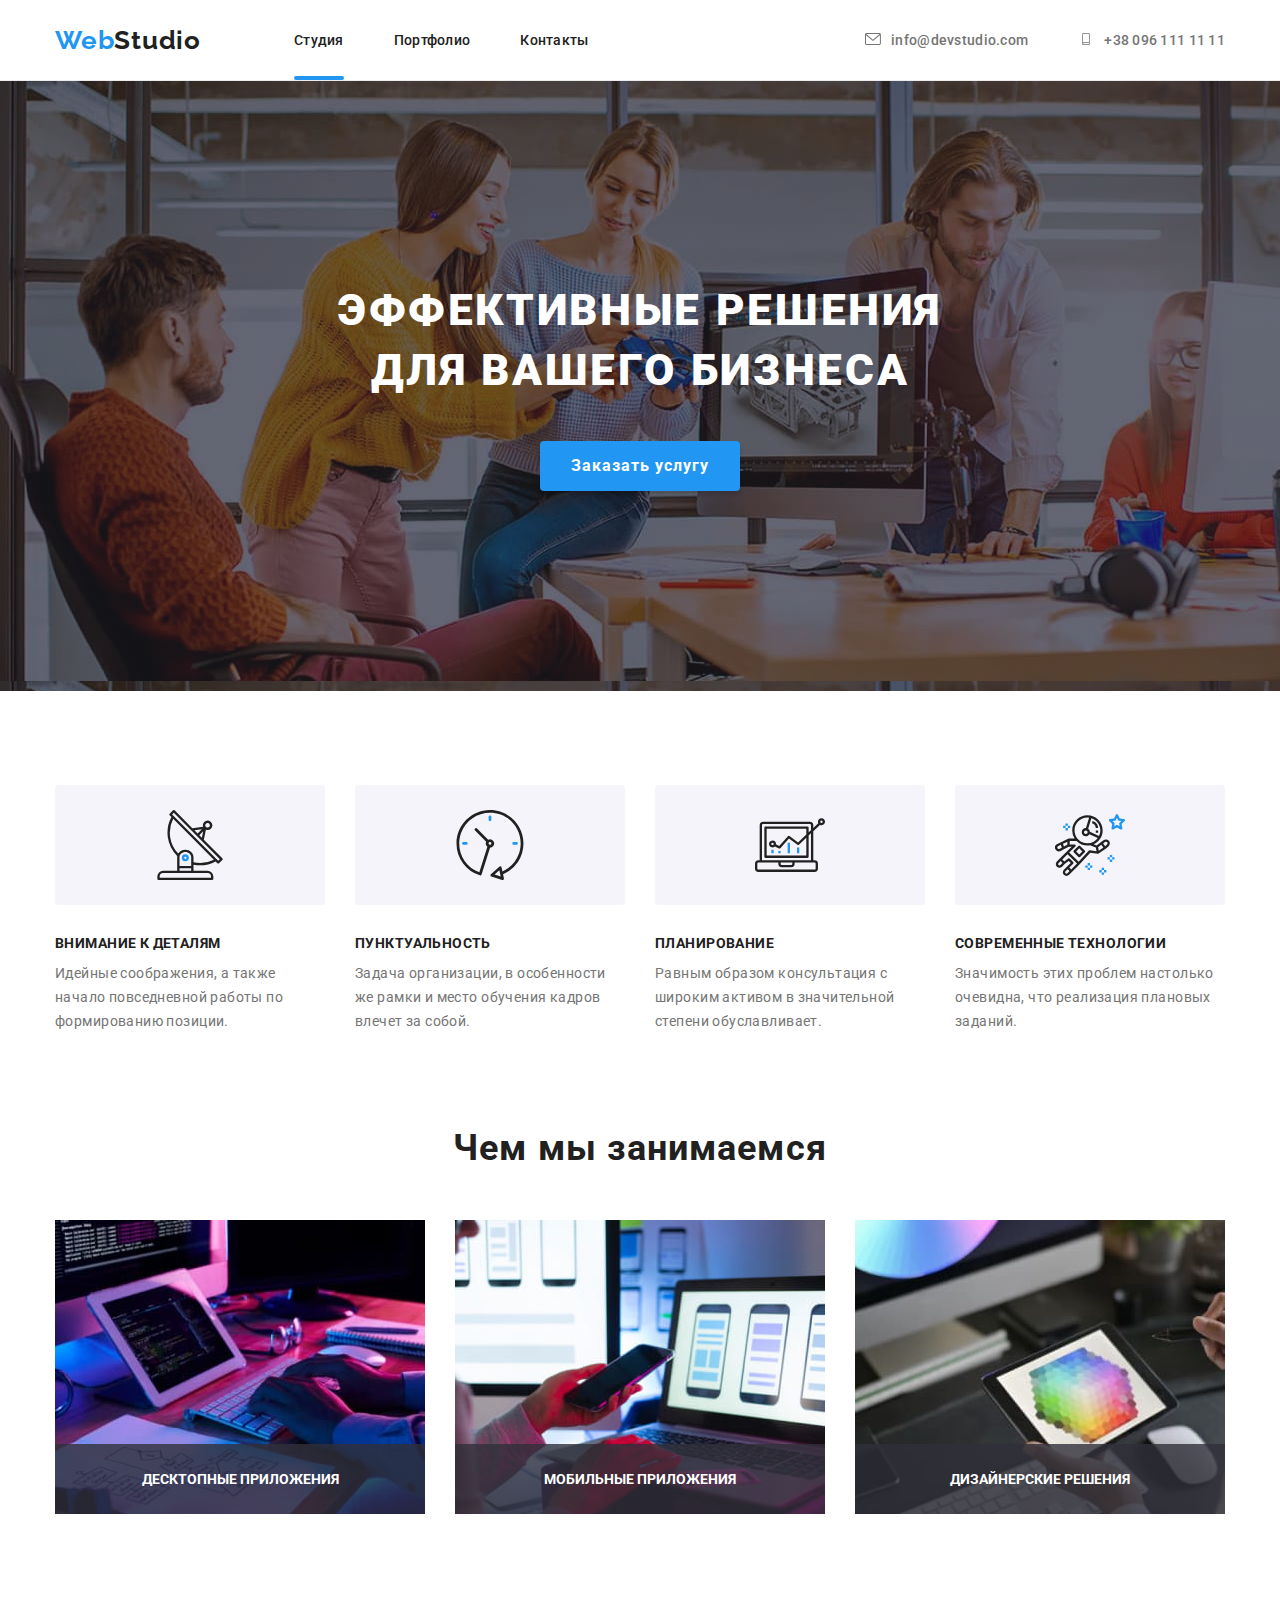
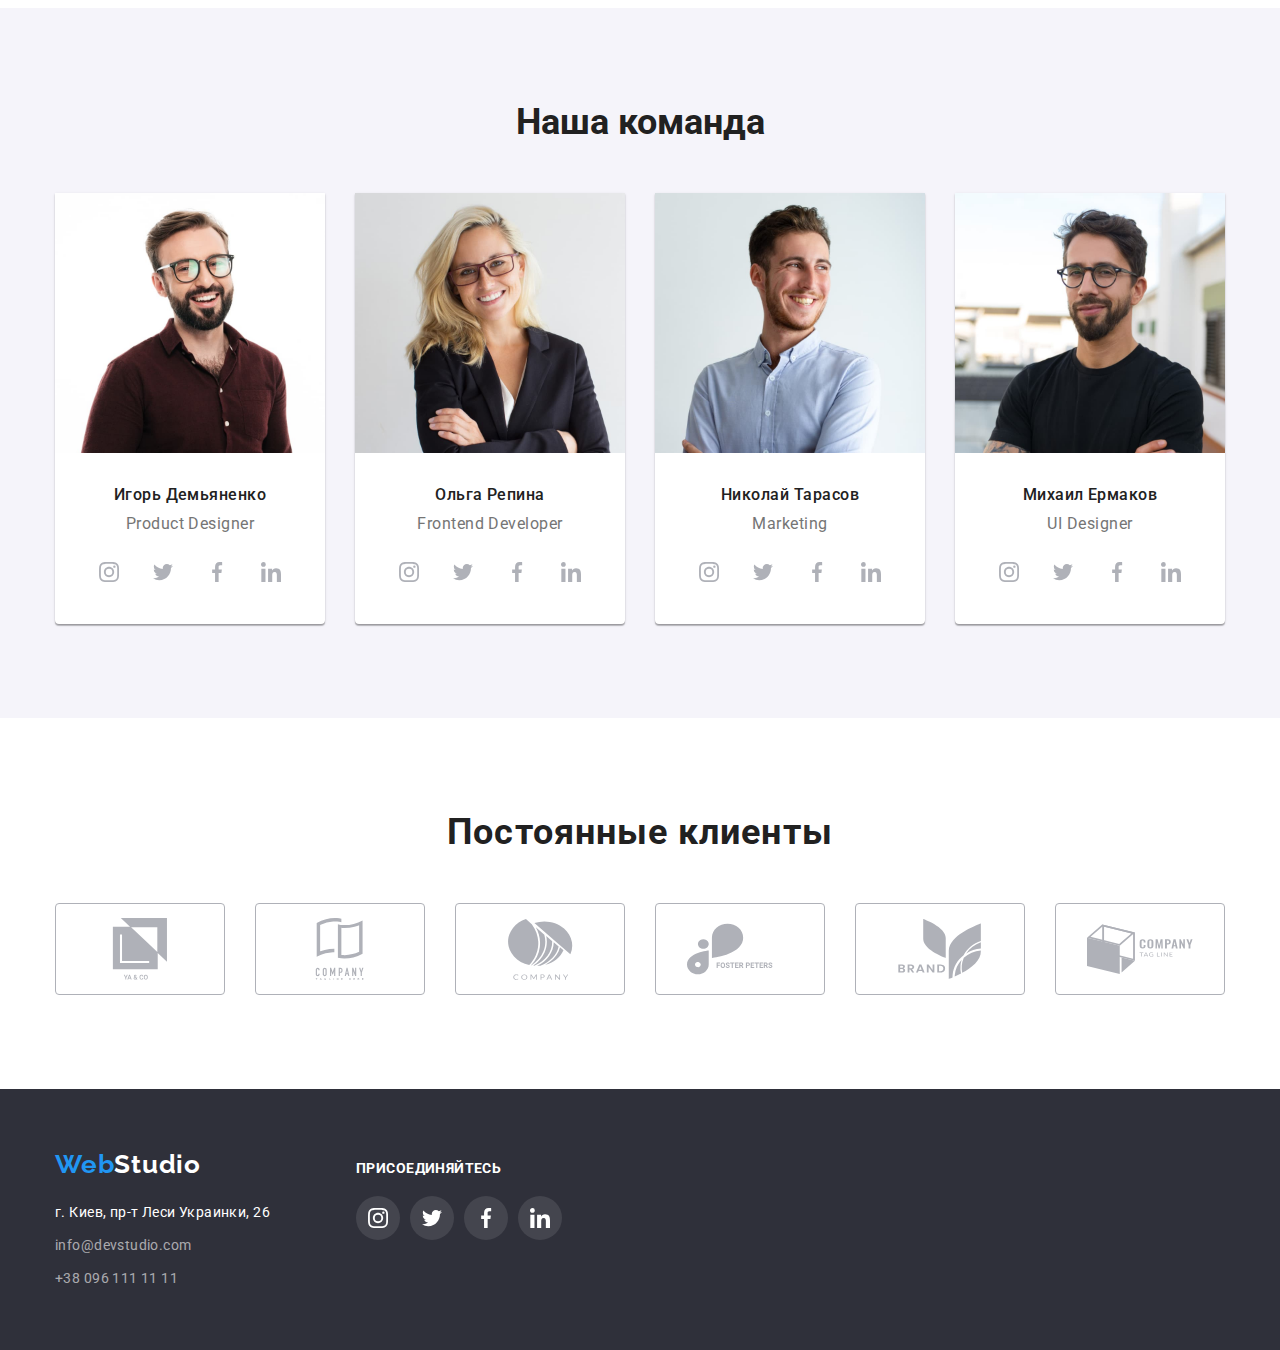
==== index.html @ e0307186 "Copy" ====
<!DOCTYPE html>
<html lang="ru">
<head>
    <meta charset="UTF-8">
    <meta http-equiv="X-UA-Compatible" content="IE=edge">
    <meta name="viewport" content="width=device-width, initial-scale=1.0">
    
    <title>Студия</title>
   
    <link rel="preconnect" href="https://fonts.googleapis.com"> 
    <link rel="preconnect" href="https://fonts.gstatic.com" crossorigin> 
    <link href="https://fonts.googleapis.com/css2?family=Raleway:wght@700&family=Roboto:wght@400;500;700;900&display=swap" rel="stylesheet">

    <link rel="stylesheet" href="https://cdnjs.cloudflare.com/ajax/libs/modern-normalize/1.1.0/modern-normalize.min.css">

     <link rel="stylesheet" href="./css/styles.css">

    </head>
<body>
    <!--Шапка-->
    <header class="header">

       
        <nav class="site-nav contanier">
             <a class="logo" href="./index.html"><span class="logo-word">Web</span>Studio</a>
         <ul class="menu">
             <li class="menu-item">
                <a class="menu-link current" href="./index.html">Студия</a>
            </li>
             <li class="menu-item">
                <a class="menu-link" href="./portfolio.html">Портфолио</a>
            </li>
             <li class="menu-item">
                <a class="menu-link" href="#">Контакты</a>
            </li>
         </ul>
          <div class="header-contacts">
              <a class="menu-contacts" href="mailto:info@devstudio.com">
                <svg class="header-icon" aria-label="Написать письмо">
                   <use href="./images/icons.svg#icon-mail"></use>
                </svg>info@devstudio.com</a>
              <a class="menu-contacts" href="tel:+380961111111"> 
                <svg class="header-icon" aria-label="Написать письмо">
                   <use href="./images/icons.svg#icon-phone"></use>
                </svg>+38 096 111 11 11</a>
        </div>
        </nav>
       
       
       

    </header>

    <!--Главный контент-->
    <main>
        <!--Кнопка-->
        <section class="button section hero"> 
           <div class="contanier">
             <h1 class="title-button">Эффективные решения <br> для вашего бизнеса</h1>
            <button data-modal-open type="button" class="button-main">Заказать услугу</button>
           </div>
           <!--Модальное окно-->
           <div data-modal class="backdrop is-hidden">
            <div class="modal">
                <button data-modal-close type="button" class="btn-modal">
                    <svg class="icon-modal">
                    <use href="./images/icons.svg#icon-close-black-18dp-2-1"></use>
                </svg>
                </button>
            </div>
           </div>

        </section>  
        <!--Преимущества-->
        <section class="section">
            
            <div class=" benefits contanier">
                <h2 hidden>Наши преимущества</h2>
                <ul class="benefits-list">
                <li class="benefits-item ">
                    <div class="contanier benefits-box">
                      <svg class="benefits-icon">
                        <use href="./images/icons.svg#icon-antenna"></use>
                      _</svg>
                    </div>
                    <h3 class="benefits-title">Внимание к деталям</h3>
                    <p class="benefits-paragraph">Идейные соображения, а также начало повседневной работы по формированию позиции.</p>
                </li>
              
                 <li class="benefits-item">
                    <div class="contanier benefits-box">
                      <svg class="benefits-icon">
                        <use href="./images/icons.svg#icon-clock"></use>
                      _</svg>
                    </div>
                    <h3 class="benefits-title">Пунктуальность</h3>
                    <p class="benefits-paragraph">Задача организации, в особенности же рамки и место обучения кадров влечет за собой.</p>
                </li>
              
                <li class="benefits-item">
                    <div class="contanier benefits-box">
                      <svg class="benefits-icon">
                        <use href="./images/icons.svg#icon-diagram"></use>
                      _</svg>
                    </div>
                    <h3 class="benefits-title">Планирование</h3>
                    <p class="benefits-paragraph">Равным образом консультация с широким активом в значительной степени обуславливает.</p>
                </li>
                <li class="benefits-item">
                    <div class="contanier benefits-box">
                      <svg class="benefits-icon">
                        <use href="./images/icons.svg#icon-astronaut"></use>
                      _</svg>
                    </div>
                    <h3 class="benefits-title">Современные технологии</h3>
                    <p class="benefits-paragraph">Значимость этих проблем настолько очевидна, что реализация плановых заданий.</p>
                </li>
            </ul>
            </div>
        </section>
        <!--Чем мы занимаемся-->
        <section class="services section">
            <div class="services-box contanier">
                <h2 class="services-title">Чем мы занимаемся</h2>
            <ul class="services-list">
                <li class="services-item"> 
                        <a class="services-link" href="#"> <img class="img" src="./images/keybord.jpg" alt="Разработка макета сайта" width="370" height="294">
                         <div class="img-box">
                    <p class="services-paragraph">Десктопные приложения</p>
                </div></a> 
               
                </li>
                <li class="services-item"> <a class="services-link" href="#"><img class="img" src="./images/screen.jpg" alt="Адаптация версий для смартфонов и планшетов." width="370" height="294">
                <div class="img-box">
                    <p class="services-paragraph">Мобильные приложения</p>
                </div></a> 
                
                </li>
                <li class="services-item"> <a  class="services-link"href="#"><img class="img" src="./images/paint.jpg" alt="Дизайн сайта" width="370" height="294">
                <div class="img-box ">
                    <p class="services-paragraph">Дизайнерские решения</p>
                </div></a>
                
                </li>
            </ul>
            </div>
        </section>
        <!--Команда-->
        <section class="team section">
           <div class="contanier">
             <h2 class="team-title">Наша команда</h2>
            <ul class="team-list">
                <li class="team-item">
                    <img src="./images/igor.jpg" alt="Игорь Демьяненко" width="270" height="260">
                    <div class="team-box">
                        <h3 class="name">Игорь Демьяненко</h3>
                        <p class="job">Product Designer</p>
                        </div>
                       <ul class="social-list">
                            <li class="social-item">
                                <a class="social-link" href="#"> 
                                 <svg class="social-icon" aria-label="Ссылка на Instagram">
                                 <use href="./images/icons.svg#icon-inst"></use>
                                 </svg> 
                                </a>
                            </li>
                            <li class="social-item"> 
                                <a class="social-link" href="#"> 
                                <svg class="social-icon" aria-label="Ссылка на Twitter">
                                <use href="./images/icons.svg#icon-twit"></use>
                                </svg> 
                                </a>
                            </li>
                            <li class="social-item"> 
                                <a class="social-link" href="#"> 
                                <svg class="social-icon" aria-label="Ссылка на Facebook">
                                <use href="./images/icons.svg#icon-fb"></use>
                                </svg> 
                                </a>
                            </li>
                            <li class="social-item"> 
                                <a class="social-link" href="#"> 
                                <svg class="social-icon" aria-label="Ссылка на Linkedin">
                                <use href="./images/icons.svg#icon-in"></use>
                                </svg> 
                                </a>
                            </li>
                        </ul>

                    
                </li>
                <li class="team-item">
                    <img src="./images/olga.jpg" alt="Ольга Репина" width="270" height="260">
                    <div class="team-box">
                        <h3 class="name">Ольга Репина</h3>
                        <p class="job">Frontend Developer</p>
                    </div>
                    <ul class="social-list">
                            <li class="social-item">
                                <a class="social-link" href="#"> 
                                 <svg class="social-icon" aria-label="Ссылка на Instagram">
                                 <use href="./images/icons.svg#icon-inst"></use>
                                 </svg> 
                                </a>
                            </li>
                            <li class="social-item"> 
                                <a class="social-link" href="#"> 
                                <svg class="social-icon" aria-label="Ссылка на Twitter">
                                <use href="./images/icons.svg#icon-twit"></use>
                                </svg> 
                                </a>
                            </li>
                            <li class="social-item"> 
                                <a class="social-link" href="#"> 
                                <svg class="social-icon" aria-label="Ссылка на Facebook">
                                <use href="./images/icons.svg#icon-fb"></use>
                                </svg> 
                                </a>
                            </li>
                            <li class="social-item"> 
                                <a class="social-link" href="#"> 
                                <svg class="social-icon" aria-label="Ссылка на Linkedin">
                                <use href="./images/icons.svg#icon-in"></use>
                                </svg> 
                                </a>
                            </li>
                        </ul>
                </li>
                <li class="team-item">
                    <img src="./images/nikolay.jpg" alt="Николай Тарасов" width="270" height="260">
                    <div class="team-box">
                        <h3 class="name">Николай Тарасов</h3>
                        <p class="job">Marketing</p>
                    </div>
                    <ul class="social-list">
                            <li class="social-item">
                                <a class="social-link" href="#"> 
                                 <svg class="social-icon" aria-label="Ссылка на Instagram">
                                 <use href="./images/icons.svg#icon-inst"></use>
                                 </svg> 
                                </a>
                            </li>
                            <li class="social-item"> 
                                <a class="social-link" href="#"> 
                                <svg class="social-icon" aria-label="Ссылка на Twitter">
                                <use href="./images/icons.svg#icon-twit"></use>
                                </svg> 
                                </a>
                            </li>
                            <li class="social-item"> 
                                <a class="social-link" href="#"> 
                                <svg class="social-icon" aria-label="Ссылка на Facebook">
                                <use href="./images/icons.svg#icon-fb"></use>
                                </svg> 
                                </a>
                            </li>
                            <li class="social-item"> 
                                <a class="social-link" href="#"> 
                                <svg class="social-icon" aria-label="Ссылка на Linkedin">
                                <use href="./images/icons.svg#icon-in"></use>
                                </svg> 
                                </a>
                            </li>
                        </ul>
                </li>
                <li class="team-item">
                    <img src="./images/michael.jpg" alt="Михаил Ермаков" width="270" height="260">
                   <div class="team-box">
                     <h3 class="name">Михаил Ермаков</h3>
                     <p class="job">UI Designer</p>
                   </div>
                   <ul class="social-list">
                            <li class="social-item">
                                <a class="social-link" href="#"> 
                                 <svg class="social-icon" aria-label="Ссылка на Instagram">
                                 <use href="./images/icons.svg#icon-inst"></use>
                                 </svg> 
                                </a>
                            </li>
                            <li class="social-item"> 
                                <a class="social-link" href="#"> 
                                <svg class="social-icon" aria-label="Ссылка на Twitter">
                                <use href="./images/icons.svg#icon-twit"></use>
                                </svg> 
                                </a>
                            </li>
                            <li class="social-item"> 
                                <a class="social-link" href="#"> 
                                <svg class="social-icon" aria-label="Ссылка на Facebook">
                                <use href="./images/icons.svg#icon-fb"></use>
                                </svg> 
                                </a>
                            </li>
                            <li class="social-item"> 
                                <a class="social-link" href="#"> 
                                <svg class="social-icon" aria-label="Ссылка на Linkedin">
                                <use href="./images/icons.svg#icon-in"></use>
                                </svg> 
                                </a>
                            </li>
                        </ul>
                </li>
            </ul>
           </div>
        </section>
        <!--Постоянные клиенты-->
        <section class="section">
           <div class="contanier">
             <h2 class="clients-title">Постоянные клиенты</h2>
            <ul class="clients-list">
                <li class="clients-item"><a class="clients-link" href="#">
                    <svg class="clients-icon" width="106px" height="62px">
                        <use href="./images/icons.svg#icon-group1"></use>
                    </svg>
                </a></li>
                <li class="clients-item"><a class="clients-link" href="#">
                    <svg class="clients-icon" width="106px" height="62px">
                        <use href="./images/icons.svg#icon-group2" ></use>
                    </svg>
                </a></li>
                <li class="clients-item"><a class="clients-link" href="#">
                    <svg class="clients-icon" width="106px" height="62px">
                        <use href="./images/icons.svg#icon-group3"></use>
                    </svg>
                </a></li>
                <li class="clients-item"><a class="clients-link" href="#">
                    <svg class="clients-icon" width="106px" height="62px">
                        <use href="./images/icons.svg#icon-group4"></use>
                    </svg>
                </a></li>
                <li class="clients-item" ><a class="clients-link" href="#">
                    <svg class="clients-icon" width="106px" height="62px">
                        <use href="./images/icons.svg#icon-group5"></use>
                    </svg>
                </a></li>
                <li class="clients-item"><a class="clients-link" href="#">
                    <svg class="clients-icon" width="106px" height="62px">
                        <use href="./images/icons.svg#icon-group6"></use>
                    </svg>
                </a></li>
            </ul>
           </div>

        </section>
    </main>
    <!--Подвал-->
    <footer class="footer section">
        <div class="contanier footer-box" >
           <div class="contanier adress-box">
             <a class="footer-logo" href="./index.html"><span class="logo-word">Web</span>Studio</a>
        <address class="address">г. Киев, пр-т Леси Украинки, 26</address>
        <p class="fot-cont"><a class="footer-contacts" href="mailto:info@devstudio.com">info@devstudio.com</a></p>
        <p class="fot-cont"><a class="footer-contacts" href="tel:380961111111">+38 096 111 11 11</a></p>
        
           </div>
        
        <div class="contanier footer-social-box">
            <h2 class="social-title">Присоединяйтесь</h2>
            <ul class="footer-social-list">
                <li class="footer-social-item">
                    <a class="footer-social-link" href="#">
                    <svg class="footer-social-icon" aria-label="Ссылка на ">
                    <use href="./images/icons.svg#icon-inst"></use>
                </svg></a></li>
                <li class="footer-social-item">
                    <a class="footer-social-link" href="#">
                    <svg class="footer-social-icon" aria-label="Ссылка на ">
                    <use href="./images/icons.svg#icon-twit"></use>
                </svg></a></li>
                <li class="footer-social-item">
                    <a class="footer-social-link" href="#">
                    <svg class="footer-social-icon" aria-label="Ссылка на ">
                    <use href="./images/icons.svg#icon-fb"></use>
                </svg></a></li>
                <li class="footer-social-item">
                    <a class="footer-social-link" href="#">
                    <svg class="footer-social-icon" aria-label="Ссылка на ">
                    <use href="./images/icons.svg#icon-in"></use>
                </svg></a></li>
            </ul>
        </div>
        </div>
    </footer>

    <script src="./js/modal.js"></script>
</body>
</html>
---- css/styles.css ----
*,
*::before,
*::after {
    box-sizing: border-box; 
}

:root {
    --color-primary: #212121 ;
    --color-active: #2196f3;
    --color-secondary: #757575;
    --color-text: #fff;
    --color-icons: #afb1b8;
    --color-icons-footer: #ffffff;
    --background-color-section: #f5f4fa;
    --background-color-click: #188CE8;
    --background-color-primary: #fff;
    --background-color-bord: #2f303a;
    --font-family-primary: 'Roboto', sans-serif;
    --font-family-logo: 'Raleway', sans-serif;
    --bg-icons-color: #F5F4FA;
    --bg-icons-footer-color: rgba(255,255,255,0.1);
}

body { font-family: var(--font-family-primary);
 color: var(--color-primary);
 background-color: var(--background-color-primary);
font-weight: 400;
font-size: 14px;
}

/* Утилиты */
    .buttons-portfolio, .examples-list, .menu, .benefits-list, .services-list, .team-list , .social-list , .footer-social-list , .clients-list{
    list-style-type: none;
}

.contanier {
    width: 1200px;
    margin-left: auto;
    margin-right: auto;
    padding-left: 15px;
    padding-right: 15px;
}

.section { 
    margin-left: auto;
    margin-right: auto;
    padding-top: 94px;
    padding-bottom: 94px;
}

/* Шапка  */
.header { border-bottom: 1px solid #ECECEC;}

.site-nav { display: flex;
align-items: center;}

.logo {color: var(--color-primary);
    font-family: var(--font-family-logo);
    text-decoration: none;
    font-weight: 700;
    font-size: 26px;
    line-height: 1.94;
    letter-spacing: 0.03em;

    margin-right: 93px;
}   
.logo-word { color: var(--color-active);
    }
.hero { max-width: 1600px;}

.menu { display: flex;
    padding: 0px;
    margin: 0px;
 }    

.menu-item {margin-right: 50px;
   }

.menu-item:last-child { margin-right: 0;}
 
.menu-link { position: relative;

    transition: color 250ms cubic-bezier(0.4, 0, 0.2, 1);
    
    color: var(--color-primary);
    text-decoration: none;
    font-weight: 500;
    line-height: 1.172;
    letter-spacing: 0.02em;

    display: block;
    padding-top: 32px;
    padding-bottom: 32px; }

.menu-link:hover , .menu-link:focus {color: var(--color-active); 
    }
.menu-link::after { content: " ";
    position: absolute;
    bottom: 0;
    left: 0;
    
    opacity: 0;

display: block;
width: 100%;
height: 4px;
border-radius: 2px;
background-color: var(--color-active);
}

.menu-link.current::after { opacity: 1;}

.header-contacts { display: flex;
margin-left: auto;
}



.menu-contacts { color: var(--color-secondary);
transition: color 250ms cubic-bezier(0.4, 0, 0.2, 1);

    text-decoration: none;
    font-weight: 500;
    line-height: 1.172;
    letter-spacing: 0.02em;

    display: block;
    padding-top: 32px;
    padding-bottom: 32px;
    margin-right: 50px; 
}

.menu-contacts:last-child { margin: 0;

}

.menu-contacts:hover , .menu-contacts:focus {color: var(--color-active);
}
  
.header-icon { width: 16px;
      height: 12px;
      margin-right: 10px;
      fill: currentColor;
}
   
  
  /* Styles index.html */


    
    /* Кнопка */
.button { max-width: 1600px;
    margin-left: auto;
    margin-right: auto;
   

    background-image: linear-gradient(to right, 
              rgba(47, 48, 58, 0.4),
              rgba(47, 48, 58, 0.4)) ,
              url("../images/overlay-foto.jpg");

    background-color: var(--background-color-bord);
    
    text-align: center;
    padding-top: 200px;
    padding-bottom: 200px;
 }


.title-button { 
    margin-top: 0;
    margin-bottom: 40px;
    text-align: center;
    
    color: var(--color-text);
    font-weight: 900;
    font-size: 44px;
    line-height: 1.36;
    letter-spacing: 0.06em;
    text-transform: uppercase}    


.button-main {
    width: 200px;
    height: 50px;

    transition: background-color 250ms cubic-bezier(0.4, 0, 0.2, 1);
 
 color: var(--color-text);
 font-family: var(--font-family-primary);
 font-weight: 700;
 font-size: 16px;
 line-height: 1.88;
 letter-spacing: 0.06em;
 cursor: pointer;
 background-color: var(--color-active); 
 
 border-radius: 4px;
 border: 1px;
 box-shadow: 0px 4px 4px rgba(0, 0, 0, 0.15);
}
.button-main:hover {background-color: var(--background-color-click);}


/* Преимущества */

.benefits-box { background-color: var(--bg-icons-color);
    display: flex;
    justify-content: center;
    align-items: center;

    width: 270px;
height: 120px;
padding: 0;
margin-bottom: 30px;
text-align: center;
border-radius: 4px;
}

.benefits-icon { 
    
    width: 70px;
height: 70px;
display: block;
 

}

.benefits-list {display: flex;
    padding: 0;
margin: 0;}

.benefits-item { width: 270px;
    margin-right: 30px;
}
.benefits-item:last-child { margin: 0;}

.benefits-title { margin-top: 0;
    margin-bottom: 10px;

    color: var(--color-primary);
    
    font-size: 14px;
    font-weight: 700;
    text-transform: uppercase;
    line-height: 1.172;
    letter-spacing: 0.03em;
    }



.benefits-paragraph { margin: 0;
   
    color: var(--color-secondary);
    letter-spacing: 0.03em;
    line-height: 1.715;
    }

/* Чем мы занимаемся */

.services { text-align: center;
    padding-top: 0;
}

.services-title { margin: 0;
    margin-bottom: 50px;
    
    font-weight: 700;
    font-size: 36px;
    line-height: 1.172;
    letter-spacing: 0.03em;}

.services-list { display: flex;
    margin: 0;
    padding: 0;
}    

.services-item { position: relative;
    margin-right: 30px;}

    .services-item:last-child {
     margin: 0;}

   
.img-box  {
    position: absolute;
    left: 0;
    bottom: 0;

    display: flex;
    justify-content: center;
    align-items: center;
        width: 100%;
        height: 70px;
        margin: 0;

        background-color: rgba(47, 48, 58, 0.8);
}

.services-paragraph { margin: 0;

    font-weight: 700;
        font-size: 14px;
        line-height: 1.142;
        text-align: center;
        
        text-transform: uppercase;

color: var(--color-text);
}

    /* Команда */

.team {text-align: center;
    
    background-color: var(--background-color-section);
 }

.team-list { display: flex;
             padding: 0;
            margin: 0;}

.team-item { margin-right: 30px;

    background-color: var(--background-color-primary);
    box-shadow: 0px 1px 3px rgba(0, 0, 0, 0.12), 0px 1px 1px rgba(0, 0, 0, 0.14), 0px 2px 1px rgba(0, 0, 0, 0.2);
    border-radius: 0px 0px 4px 4px;}  
    .team-item:last-child { margin: 0;}

.team-title { margin: 0;
    margin-bottom: 50px;
        
        font-weight: 700;
      font-size: 36px;}

.team-box { padding-top: 30px;
 padding-bottom: 16px;}

.name{
margin: 0;
margin-bottom: 10px;
 color: var(--color-primary);
 font-weight: 500;
 font-size: 16px;
 line-height: 1.18;
 letter-spacing: 0.03em;
}

.job {margin: 0;
    
    color: var(--color-secondary);
    font-size: 16px;
    line-height: 1.172;
    letter-spacing: 0.03em;
}

.social-list {
    display: flex;
    justify-content: center;
    align-items: center;

    padding: 0;
        padding-bottom: 30px;
        padding-left: 32px;
        padding-right: 32px;

}
.social-item {
    margin-right: 10px;
}
.social-item:last-child {
    margin-right: 0;
}

.social-link { 
    display: flex;
    justify-content: center;
    align-items: center;
    border: none;

    transition: color 250ms cubic-bezier(0.4, 0, 0.2, 1) ,
    background-color 250ms cubic-bezier(0.4, 0, 0.2, 1);
   
    width: 44px;
    height: 44px;
    border-radius: 50%;
   
    
    color: var(--color-icons);
    text-decoration: none;   
}
.social-link:hover , .social-link:focus { background-color: var(--color-active);
color: var(--color-text);}


.social-icon { 
  fill: currentColor;
  width: 20px;
  height: 20px;
}

/* Постоянные клиенты  */

.clients-title { text-align: center;
    margin: 0;
    margin-bottom: 50px;
font-weight: 700;
font-size: 36px;
letter-spacing: 0.03em;

}

.clients-list { 
    display: flex;
    justify-content: center;
    text-align: center;

    padding: 0;
    margin: 0;
}

.clients-item { margin-right: 30px;
 }
.clients-item:last-child { margin-right: 0;}

.clients-link { display: flex;
  justify-content: center;
 align-items:  center;

transition: color 250ms cubic-bezier(0.4, 0, 0.2, 1) ,
border 250ms cubic-bezier(0.4, 0, 0.2, 1);
 color: var(--color-icons);

 width: 170px;
 height: 92px;
 border: 1px solid #afb1b8;
 border-radius: 4px;
}
 
.clients-icon { 
    fill: currentColor;
    
}   

.clients-link:hover , .clients-link:focus { border: 1px solid var(--color-active);
 color: var(--color-active);}
    
/* Подвал */

/* .footer { display: flex;
    
   max-width: 1600px;
margin-left: auto;
margin-right: auto;} */


.footer-box { display: flex;
align-items: baseline;}

.adress-box {
    width: 231px;
    margin: 0;
    padding: 0;
}



.footer-logo {
    
    color: var(--color-text);
    font-family: var(--font-family-logo);
 text-decoration: none;
 font-weight: 700;
 font-size: 26px;
 line-height: 1.192;
 letter-spacing: 0.03em;
}
.footer { 
    padding-top: 60px;
    padding-bottom: 60px;

  background-color: var(--background-color-bord);
  line-height: 1.72; }

.address { margin-top: 20px;
    
    color: var(--color-text);
font-style: normal;
letter-spacing: 0.03em;
}

.fot-cont { margin-bottom: 0;
 margin-top: 9px;}

 .footer-contacts {transition: color 250ms cubic-bezier(0.4, 0, 0.2, 1);
color: var(--color-secondary);
text-decoration: none;
color: rgba(255, 255, 255, 0.6);
letter-spacing: 0.03em;}

.footer-contacts:hover , .footer-contacts:focus {color: var(--color-active);}


/* Icons */

.footer-social-box {
    width: 208px;
    margin: 0;
    padding: 0;
    margin-left: 70px;
}

.social-title {
    margin: 0;
    margin-bottom: 20px;

    color: var(--color-text);
    text-transform: uppercase;
    font-weight: 700;
    font-size: 14px;
    line-height: 1.142;
    letter-spacing: 0.03em;
}

.footer-social-list {
    display: flex;
    padding: 0;
    margin: 0;
}

.footer-social-item {
    margin-right: 10px;
}
.footer-social-item:last-child { margin-right: 0;}

.footer-social-link {display: flex;
    justify-content: center;
    align-items: center;
    
    width: 44px;
    height: 44px;
    border-radius: 50%;
   
 transition: background-color 250ms cubic-bezier(0.4, 0, 0.2, 1);
     color: var(--color-icons-footer);
    text-decoration: none;   

    background-color:var(--bg-icons-footer-color)

}

.footer-social-icon { fill: currentColor;
    width: 20px;
    height: 20px;
}

.footer-social-link:hover , .footer-social-link:focus {
    background-color: var(--color-active);
}

/* Portfolio */

/* Кнопки портфолио */


.portfolio-box {margin-bottom: 50px;}

.buttons-portfolio { display: flex;
justify-content: center;
align-items: flex-start;
padding: 0;
margin: 0;}

.buttons{ height: 38px;
    margin-right: 8px;
    padding-left: 22px;
    padding-right: 22px;

    font-family: var(--font-family-primary);
    color: var(--color-primary);
     font-weight: 500;
     font-size: 16px;
     line-height: 1.625;
background-color: var(--background-color-section);
cursor: pointer;
border-radius: 4px;
border: 1px;

transition: color 250ms cubic-bezier(0.4, 0, 0.2, 1) , 
background-color 250ms cubic-bezier(0.4, 0, 0.2, 1) ,
box-shadow 250ms cubic-bezier(0.4, 0, 0.2, 1);
}

.buttons:hover , .buttons:focus { color: var(--color-text); background-color: var(--color-active);
 box-shadow: 0px 4px 4px rgba(0, 0, 0, 0.25);}


/*Примеры работ */

.img { display: block;}

.examples { padding-top: 0;}

.examples-list { display: flex;
flex-wrap: wrap;

margin: 0;
padding: 0;}

.examples-item { transition: box-shadow 250ms cubic-bezier(0.4, 0, 0.2, 1);

    width: 370px;
    margin-right: 30px;
    margin-bottom: 30px;
}
.examples-item:hover { box-shadow: 0px 4px 4px rgba(0, 0, 0, 0.25);

}

.examples-item:nth-child(3n) { margin-right: 0;
 }

.examples-item:nth-last-child( -n + 3) { margin-bottom: 0;}

.examples-box { padding: 20px 24px;
 

  border: 1px solid #EEEEEE;
  border-top: none;
} 

 .examples-title {margin-top: 0;
    margin-bottom: 4px;
    
    color: var(--color-primary);
    font-weight: 700;
    font-size: 18px;
    line-height: 2;}
 
.examples-form { margin: 0;
   
    color: var(--color-secondary);
    font-weight: 400;
    font-size: 16px;
    line-height: 1.87;}

.overlay { position: absolute;
    top: 0;

    transform: translateY(150%);
    transition: transform 250ms cubic-bezier(0.4, 0, 0.2, 1);
    width: 100%;
    height: 294px;
    
    display: flex;
    justify-content: center;
    align-items: center;
    
    background-color: rgba(33, 150, 243, 0.9);}

    .overlay-paragraph { margin: 0;
        padding: 63px 24px;
        
       
        color: var(--color-text);
        
        font-size: 18px;
        line-height: 1.55;
        letter-spacing: 0.03em;
    }
          
.overlay-box { position: relative;
overflow: hidden;}    

.examples-item:hover .overlay { transform: translateY(0);}


/* Модальное окно  */

.backdrop { position: fixed;
    top: 0;
    left: 0;
    width: 100%;
    height: 100%;
    visibility: visible;
    z-index: 1;
    transition: opacity 250ms cubic-bezier(0.4, 0, 0.2, 1) , 
    visibility 250ms cubic-bezier(0.4, 0, 0.2, 1);
    
    background-color: rgba(0, 0, 0, 0.1);
}

.backdrop.is-hidden { opacity: 0;
    visibility: hidden;
pointer-events: none;}

.backdrop.is-hidden .modal { transform: translate(-50%, -50%) scale(0.75);}

.modal { position: absolute;

    top: 50%;
    left: 50%;
    
    transform: translate(-50% , -50%) scale(1);
    box-shadow: 0px 1px 3px rgba(0, 0, 0, 0.12), 0px 1px 1px rgba(0, 0, 0, 0.14), 0px 2px 1px rgba(0, 0, 0, 0.2);
    border-radius: 4px;
background-color: var(--color-text);
min-width: 528px;
min-height: 581px;
transition: transform 250ms cubic-bezier(0.4, 0, 0.2, 1);
}



.btn-modal {position: absolute;
    top: 8px;
    right: 8px;

    display: flex;
    justify-content: center;
    align-items: center;
background-color: var(--background-color-primary);
    border: 1px solid rgba(0, 0, 0, 0.1);
    border-radius: 50%;
    width: 30px;
    height: 30px; 
cursor: pointer;}
.icon-modal {
    width: 18px;
    height: 18px;
}
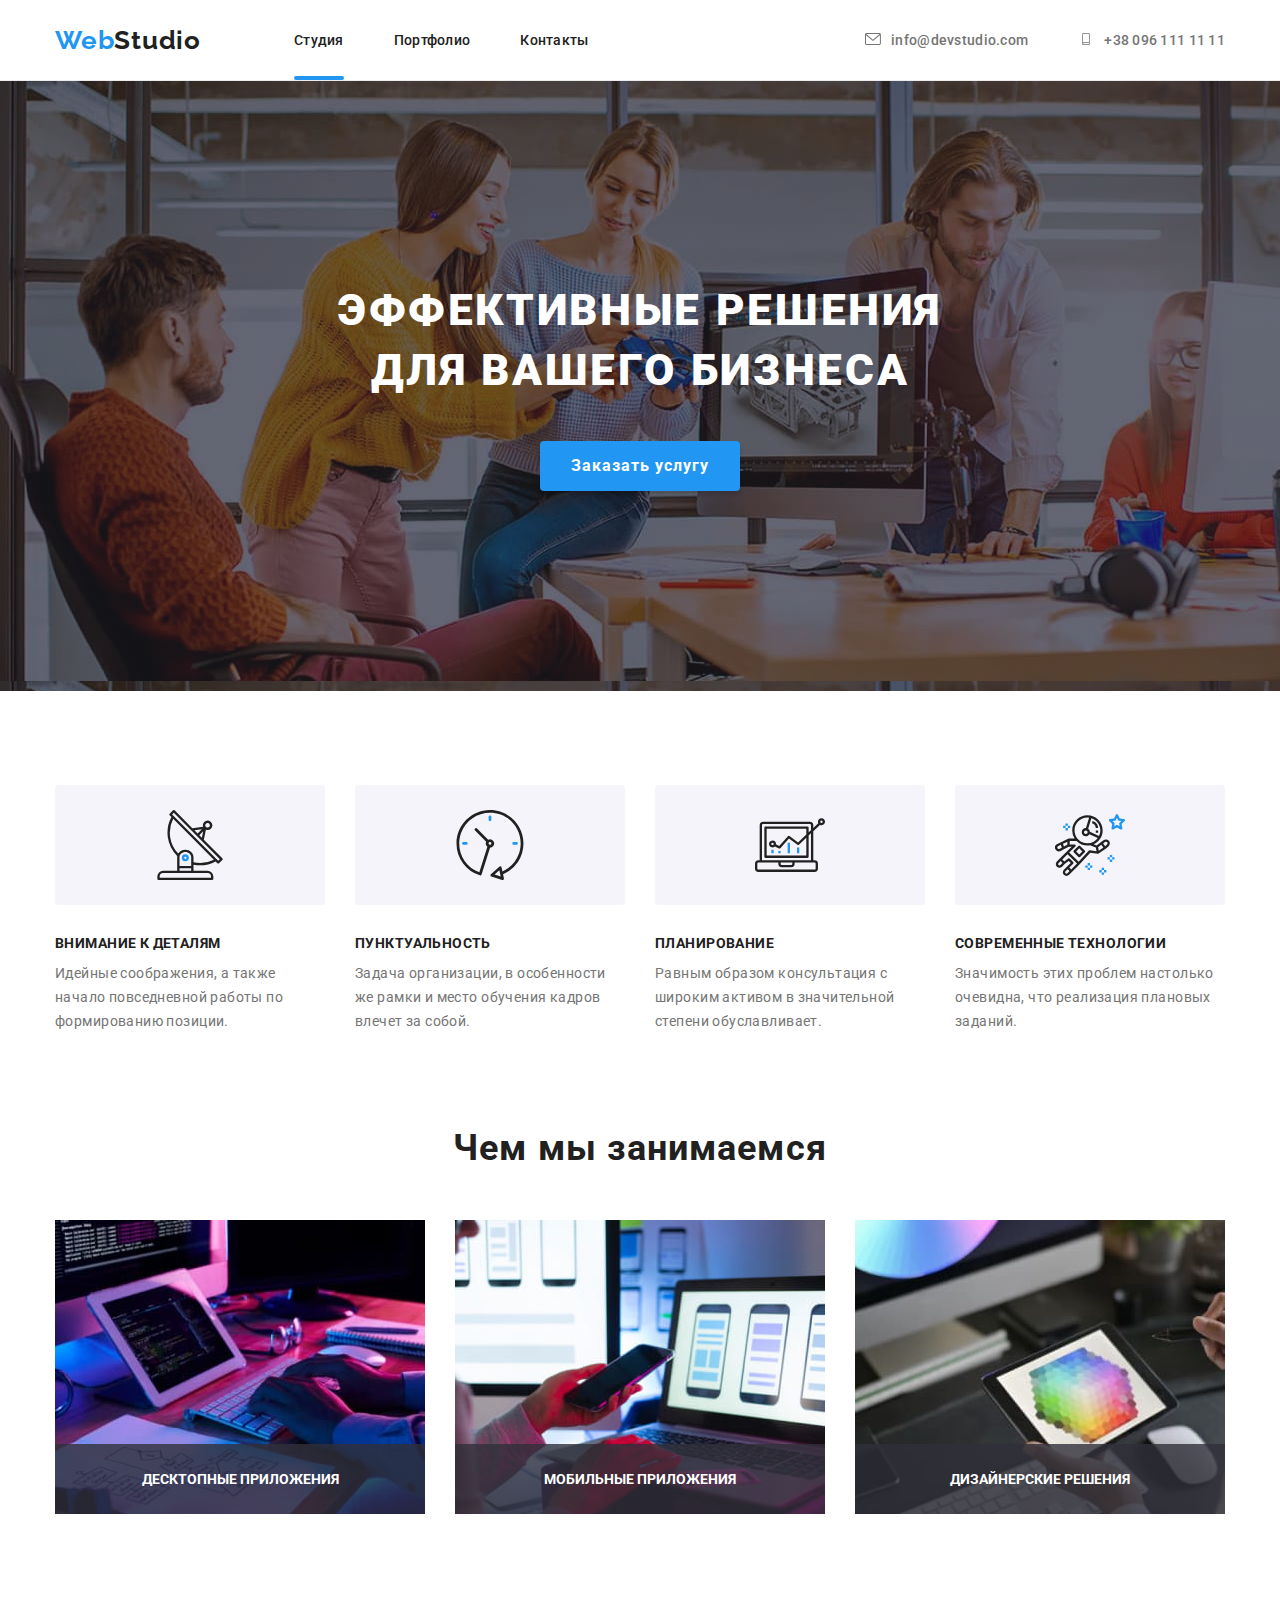
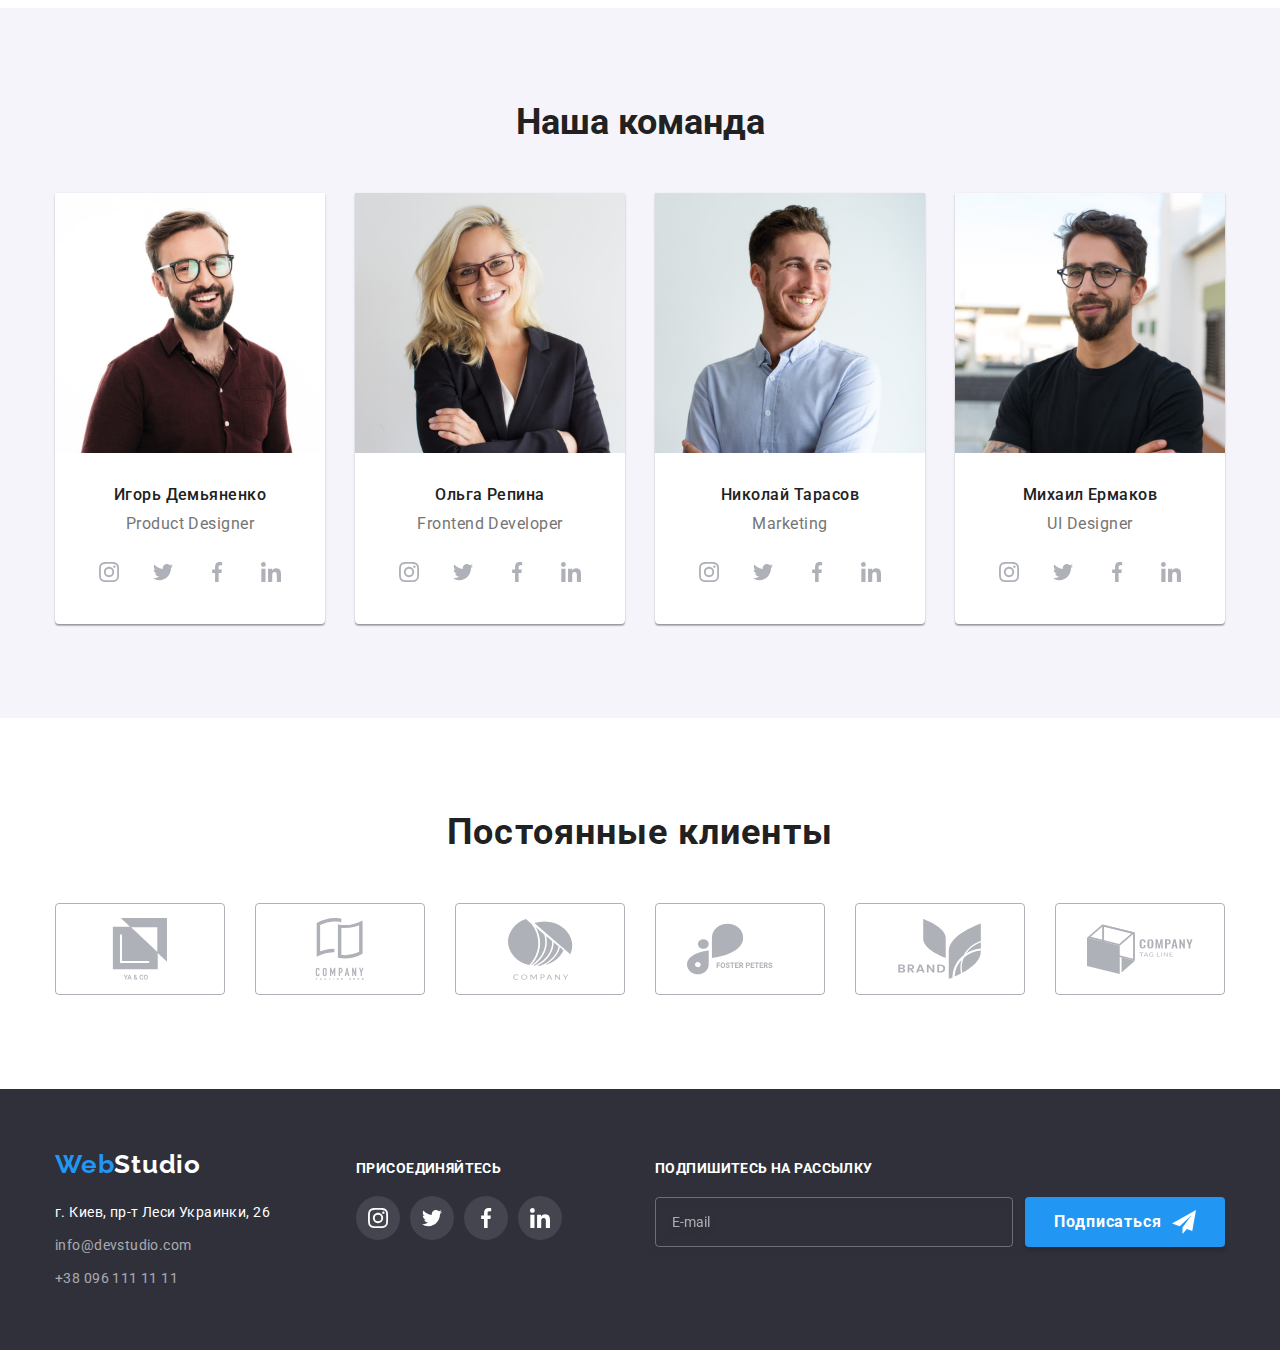
==== commit 13722274: "update" ====
--- a/index.html
+++ b/index.html
@@ -67,6 +67,49 @@
                     <use href="./images/icons.svg#icon-close-black-18dp-2-1"></use>
                 </svg>
                 </button>
+                <div class="modal-inner">
+                    <h2 class="form-title">Оставьте свои данные, мы вам перезвоним</h2>
+                    <form class="form" name="main-form" autocomplete="on" novalidate >
+                       <div class="form-field">
+                         <label class="form-field-label" for="name">Имя</label>
+                         <div class="form-field-box">
+                             <input class="form-field-input" type="text" name="name" id="name">
+                             <svg class="form-icon" aria-hidden="true">
+                             <use href="./images/icons.svg#icon-person"></use>
+                             </svg>  
+                         </div>
+                       </div>  
+                       <div class="form-field">
+                         <label class="form-field-label" for="tel">Телефон</label>
+                         <div class="form-field-box">
+                            <input class="form-field-input" type="tel" name="tel" id="tel">
+                         <svg class="form-icon" aria-hidden="true">
+                            <use href="./images/icons.svg#icon-telephone"></use>
+                         </svg>
+                         </div>
+                       </div>  
+                        <div class="form-field">
+                         <label class="form-field-label" for="email">Почта</label>
+                         <div class="form-field-box">
+                            <input class="form-field-input" type="email" name="email" id="email">
+                          <svg class="form-icon" aria-hidden="true">
+                            <use href="./images/icons.svg#icon-email"></use>
+                          </svg>   
+                         </div> 
+                       </div>
+                        <div class="form-field">
+                         <label class="form-field-label" for="comment">Комментарий</label>
+                         <textarea class="form-field-input form-comment" name="comment" id="comment" placeholder="Введите текст"></textarea> 
+                       </div> 
+                       <div class="form-field">
+                        <input id="terms-condition" class="" type="checkbox" name="terms-condition">
+                        <label class="form-field-label terms-condition" for="terms-condition">Соглашаюсь c рассылкой и принимаю 
+                            <a class="terms-condition-link" href="#">Условия договора</a>
+                        </label>
+                      </div>
+                      <button class="button-main" type="submit">Отправить</button>                  
+                    </form>
+                </div>
             </div>
            </div>
 
@@ -348,37 +391,54 @@
         <div class="contanier footer-box" >
            <div class="contanier adress-box">
              <a class="footer-logo" href="./index.html"><span class="logo-word">Web</span>Studio</a>
-        <address class="address">г. Киев, пр-т Леси Украинки, 26</address>
-        <p class="fot-cont"><a class="footer-contacts" href="mailto:info@devstudio.com">info@devstudio.com</a></p>
-        <p class="fot-cont"><a class="footer-contacts" href="tel:380961111111">+38 096 111 11 11</a></p>
-        
+             <address class="address">г. Киев, пр-т Леси Украинки, 26</address>
+             <p class="fot-cont"><a class="footer-contacts" href="mailto:info@devstudio.com">info@devstudio.com</a></p>
+             <p class="fot-cont"><a class="footer-contacts" href="tel:380961111111">+38 096 111 11 11</a></p>
            </div>
         
-        <div class="contanier footer-social-box">
-            <h2 class="social-title">Присоединяйтесь</h2>
-            <ul class="footer-social-list">
-                <li class="footer-social-item">
-                    <a class="footer-social-link" href="#">
-                    <svg class="footer-social-icon" aria-label="Ссылка на ">
-                    <use href="./images/icons.svg#icon-inst"></use>
-                </svg></a></li>
-                <li class="footer-social-item">
-                    <a class="footer-social-link" href="#">
-                    <svg class="footer-social-icon" aria-label="Ссылка на ">
-                    <use href="./images/icons.svg#icon-twit"></use>
-                </svg></a></li>
-                <li class="footer-social-item">
-                    <a class="footer-social-link" href="#">
-                    <svg class="footer-social-icon" aria-label="Ссылка на ">
-                    <use href="./images/icons.svg#icon-fb"></use>
-                </svg></a></li>
-                <li class="footer-social-item">
-                    <a class="footer-social-link" href="#">
-                    <svg class="footer-social-icon" aria-label="Ссылка на ">
-                    <use href="./images/icons.svg#icon-in"></use>
-                </svg></a></li>
-            </ul>
-        </div>
+           <div class="contanier footer-social-box">
+              <h2 class="social-title">Присоединяйтесь</h2>
+              <ul class="footer-social-list">
+                 <li class="footer-social-item">
+                     <a class="footer-social-link" href="#">
+                     <svg class="footer-social-icon" aria-label="Ссылка на ">
+                      <use href="./images/icons.svg#icon-inst"></use>
+                     </svg></a>
+                  </li>
+                  <li class="footer-social-item">
+                     <a class="footer-social-link" href="#">
+                      <svg class="footer-social-icon" aria-label="Ссылка на ">
+                     <use href="./images/icons.svg#icon-twit"></use>
+                      </svg></a>
+                 </li>
+                  <li class="footer-social-item">
+                      <a class="footer-social-link" href="#">
+                     <svg class="footer-social-icon" aria-label="Ссылка на ">
+                     <use href="./images/icons.svg#icon-fb"></use>
+                     </svg></a>
+                  </li>
+                 <li class="footer-social-item">
+                     <a class="footer-social-link" href="#">
+                      <svg class="footer-social-icon" aria-label="Ссылка на ">
+                      <use href="./images/icons.svg#icon-in"></use>
+                 </svg></a></li>
+              </ul>
+         </div>
+
+         <div class="mailing-list">
+               
+                    <h2 class="mailing-list-title">Подпишитесь на рассылку</h2>
+              
+                <form class="mailing-list-form">
+                <label class="mailing-list-label" for="e-mail"></label>
+                <input class="mailing-list-input" type="email" id="e-mail" name="e-mail" placeholder="E-mail">
+                <button class="btn-footer" type="submit">Подписаться
+                    <svg class="btn-footer-icon" aria-hidden="true" width="24px" height="24px"> <use href="./images/icons.svg#icon-send"></use></svg>
+                </button>
+                
+              </form>
+            
+         </div>
         </div>
     </footer>
 
--- a/css/styles.css
+++ b/css/styles.css
@@ -10,8 +10,10 @@
     --color-active: #2196f3;
     --color-secondary: #757575;
     --color-text: #fff;
+   
     --color-icons: #afb1b8;
     --color-icons-footer: #ffffff;
+   
     --background-color-section: #f5f4fa;
     --background-color-click: #188CE8;
     --background-color-primary: #fff;
@@ -20,6 +22,9 @@
     --font-family-logo: 'Raleway', sans-serif;
     --bg-icons-color: #F5F4FA;
     --bg-icons-footer-color: rgba(255,255,255,0.1);
+
+    --label-color: #757575;
+    --footer-input-color: rgba(255, 255, 255, 0.6);
 }
 
 body { font-family: var(--font-family-primary);
@@ -200,7 +205,7 @@
  border: 1px;
  box-shadow: 0px 4px 4px rgba(0, 0, 0, 0.15);
 }
-.button-main:hover {background-color: var(--background-color-click);}
+.button-main:hover , .button-main:focus {background-color: var(--background-color-click);}
 
 
 /* Преимущества */
@@ -448,13 +453,6 @@
     
 /* Подвал */
 
-/* .footer { display: flex;
-    
-   max-width: 1600px;
-margin-left: auto;
-margin-right: auto;} */
-
-
 .footer-box { display: flex;
 align-items: baseline;}
 
@@ -558,6 +556,75 @@
 .footer-social-link:hover , .footer-social-link:focus {
     background-color: var(--color-active);
 }
+
+.mailing-list { 
+    margin-left: auto;}
+
+
+.mailing-list-form { display: flex;
+align-items: center;
+justify-content: center;}
+
+
+.mailing-list-title { 
+
+    margin: 0;
+    margin-bottom: 20px;
+
+    color: var(--color-text);
+    
+    font-weight: 700;
+    font-size: 14px;
+    line-height: 1.14;
+    letter-spacing: 0.03em;
+    text-transform: uppercase;
+
+}    
+
+.mailing-list-input { filter: drop-shadow(0px 4px 4px rgba(0, 0, 0, 0.15));
+    
+    background-color: transparent;
+    border-radius: 4px;
+    border: 1px solid rgba(255, 255, 255, 0.3);
+
+    padding: 15px 16px;
+    margin-right: 12px;
+    width: 358px;
+    height: 50px;
+
+    color: var(--footer-input-color);
+}
+
+.mailing-list-input::placeholder { color: var(--footer-input-color);}
+
+.btn-footer { 
+    display: flex;
+    justify-content: center;
+    align-items: center;
+    
+    
+    width: 200px;
+    height: 50px;
+    transition: background-color 250ms cubic-bezier(0.4, 0, 0.2, 1);
+ 
+ color: var(--color-text);
+ font-family: var(--font-family-primary);
+ font-weight: 700;
+ font-size: 16px;
+ line-height: 1.88;
+ letter-spacing: 0.06em;
+ cursor: pointer;
+ background-color: var(--color-active); 
+ 
+ border-radius: 4px;
+ border: 1px;
+ box-shadow: 0px 4px 4px rgba(0, 0, 0, 0.15);
+   
+}
+
+.btn-footer-icon { margin-left: 10px;}
+
+.btn-footer:hover , .btn-footer:focus { background-color: var(--background-color-click);}
 
 /* Portfolio */
 
@@ -723,10 +790,111 @@
 background-color: var(--background-color-primary);
     border: 1px solid rgba(0, 0, 0, 0.1);
     border-radius: 50%;
+
+    color: var(--color-primary);
     width: 30px;
     height: 30px; 
 cursor: pointer;}
-.icon-modal {
+
+.icon-modal { fill: currentColor;
     width: 18px;
     height: 18px;
 }
+
+.btn-modal:hover , .btn-modal:focus { color: var(--color-active);}
+
+/* Форма */
+
+.modal-inner { padding: 40px;}
+
+.form-title { 
+    margin: 0;
+    margin-bottom: 12px;
+
+    font-weight: 700;
+    font-size: 20px;
+    line-height: 1.15;
+    text-align: center;
+    letter-spacing: 0.03em;}
+
+.form-field-label { display: block;
+
+    margin-bottom: 4px;
+    
+    color:var(--label-color) ;
+     
+    text-align: start;
+    font-weight: 400;
+    font-size: 12px;
+    line-height: 1.16;
+    letter-spacing: 0.01em;
+    cursor: pointer;
+}    
+
+.form-field-input { width: 100%;
+    height: 40px;
+    cursor: pointer;
+    transition: border 250ms cubic-bezier(0.4, 0, 0.2, 1);
+    
+    
+    padding: 12px 42px;
+    border: 1px solid rgba(33, 33, 33, 0.2);
+        border-radius: 4px;
+}
+
+
+.form-comment { padding: 12px 16px;
+
+    height: 120px;
+    resize: none;
+    
+    border: 1px solid rgba(33, 33, 33, 0.2);
+    border-radius: 4px;
+    font-weight: 400;
+    font-size: 12px;
+    line-height: 1.16;
+    letter-spacing: 0.01em;}
+
+    .terms-condition { display: inline-block;
+
+        cursor: pointer;
+        
+        margin-top: 20px;
+        margin-bottom: 30px;
+        margin-left: 7px;
+
+        font-size: 14px;
+        line-height: 1.71;
+        letter-spacing: 0.03em;
+    }
+
+    .terms-condition-link { color: var(--color-active);
+   }
+
+    .form-field-box { position: relative;
+        margin-bottom: 10px;
+
+        transition: color 250ms cubic-bezier(0.4, 0, 0.2, 1);
+        color: var(--color-primary);
+    
+    /* color: var(--color-primary); */
+}
+
+    .form-icon { position: absolute;
+
+        fill: currentColor;
+
+        left: 12px;
+        top: 50%;
+        transform: translateY(-50%);
+        
+        width: 18px;
+        height: 18px;}
+
+.form-field-input:hover , .form-field-input:focus { border-color: #2196F3;
+   
+} 
+
+
+.form-field-box:hover , .form-field-box:focus , .form-field-box:active  { color: var(--color-active);}
+.form-field-input:focus + .form-icon  { color: var(--color-active);}